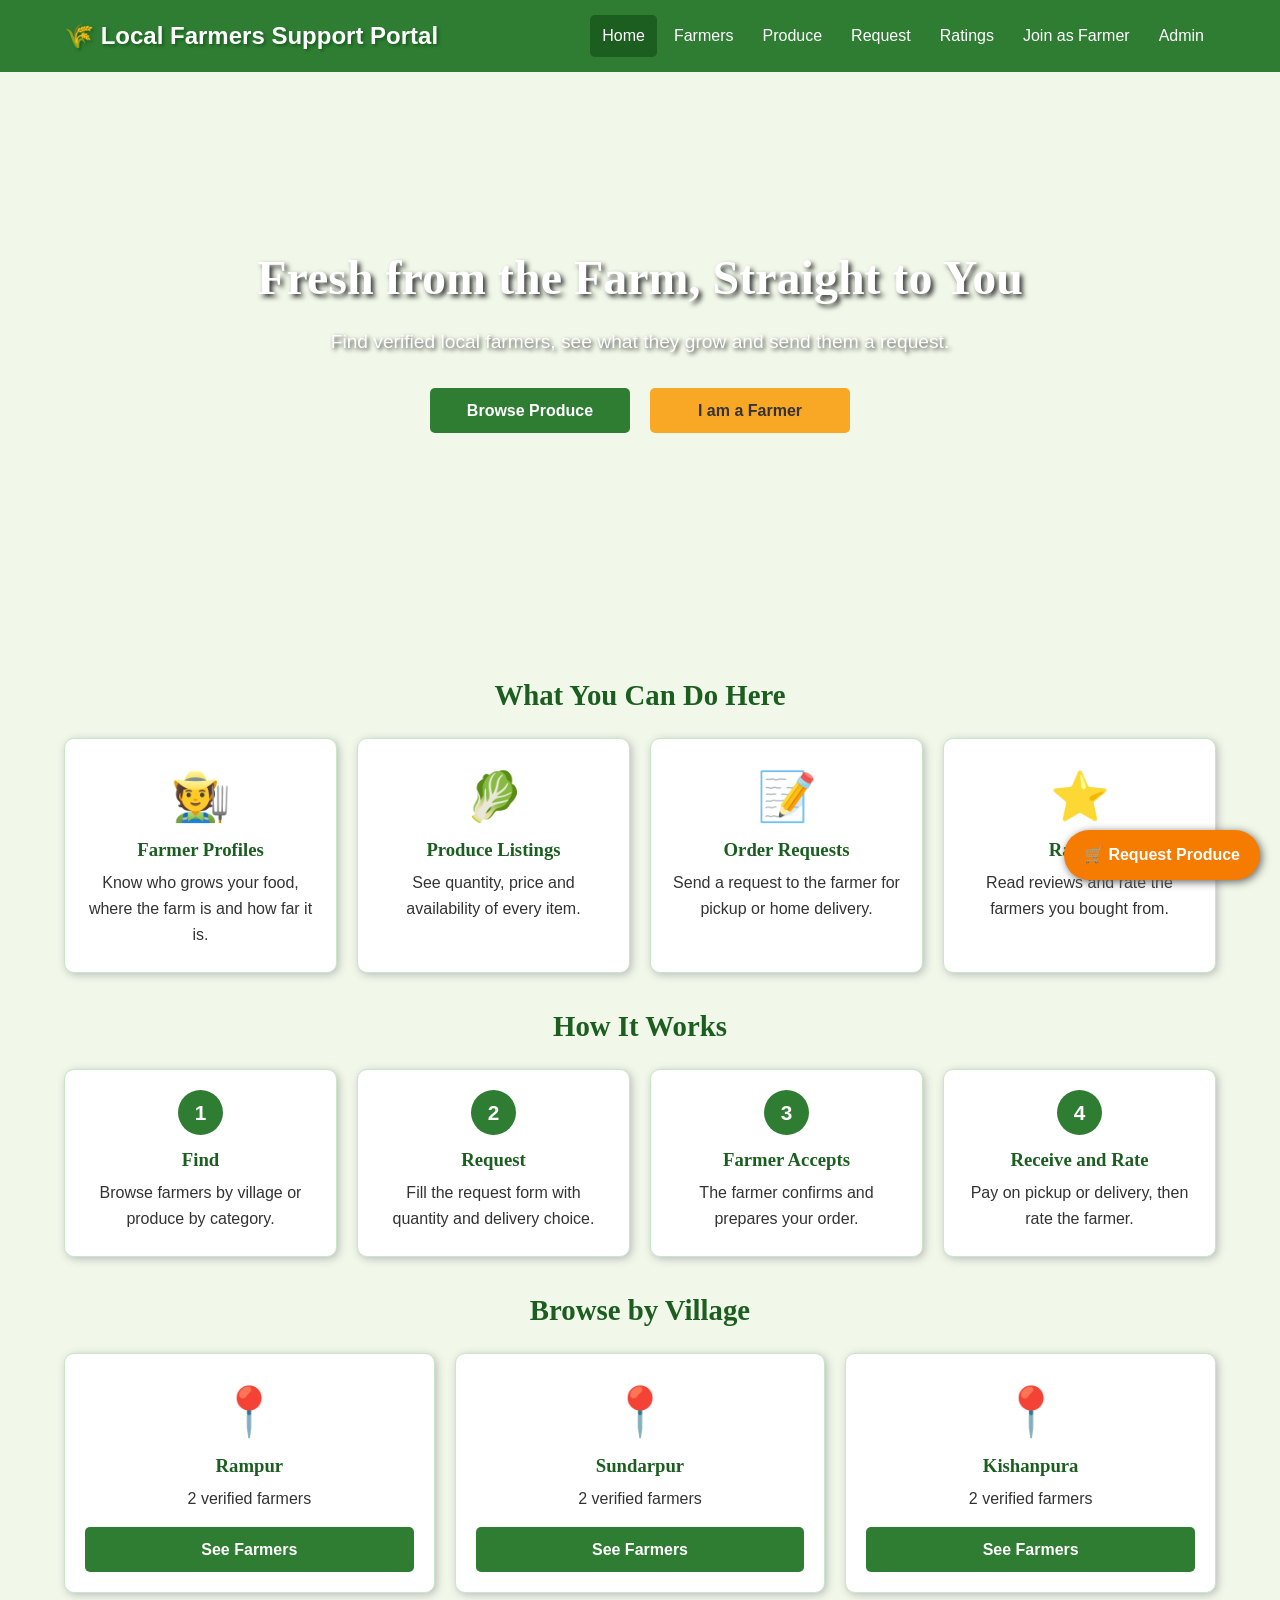
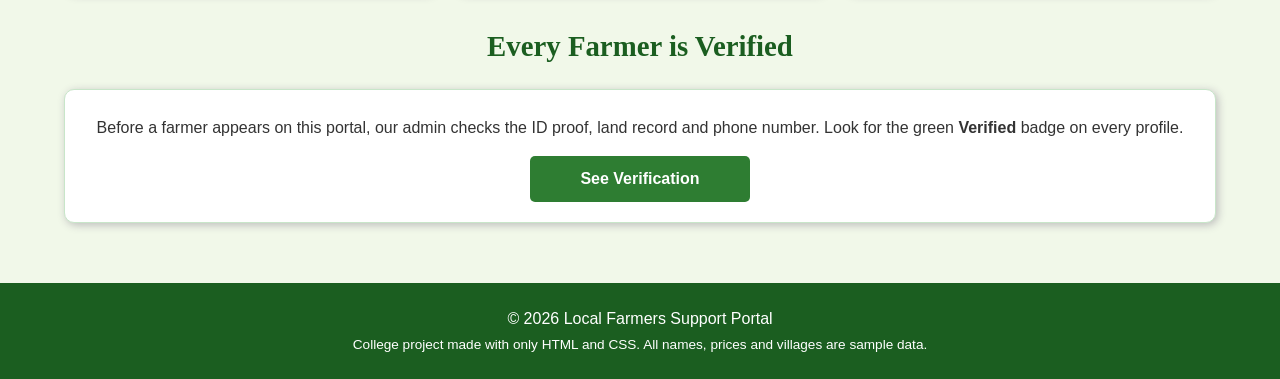
==== index.html @ 61a04cdd "Add Local Farmers Support Portal project" ====
<!DOCTYPE html>
<html lang="en">
<head>
  <meta charset="UTF-8">
  <meta name="viewport" content="width=device-width, initial-scale=1.0">
  <title>Home | Local Farmers Support Portal</title>
  <link rel="stylesheet" href="style.css">
</head>
<body>

  <div class="header">
    <div class="logo">🌾 Local Farmers Support Portal</div>
    <div class="nav">
      <a href="index.html" class="active">Home</a>
      <a href="farmers.html">Farmers</a>
      <a href="produce.html">Produce</a>
      <a href="order.html">Request</a>
      <a href="ratings.html">Ratings</a>
      <a href="join.html">Join as Farmer</a>
      <a href="admin.html">Admin</a>
    </div>
  </div>

  <div class="hero">
    <h1>Fresh from the Farm, Straight to You</h1>
    <p>Find verified local farmers, see what they grow and send them a request.</p>
    <div class="hero-buttons">
      <a class="btn" href="produce.html">Browse Produce</a>
      <a class="btn btn-yellow" href="join.html">I am a Farmer</a>
    </div>
  </div>

  <div class="container">

    <h2 class="section-title">What You Can Do Here</h2>
    <div class="grid-4">
      <div class="card center">
        <div class="emoji">🧑‍🌾</div>
        <h3>Farmer Profiles</h3>
        <p>Know who grows your food, where the farm is and how far it is.</p>
      </div>
      <div class="card center">
        <div class="emoji">🥬</div>
        <h3>Produce Listings</h3>
        <p>See quantity, price and availability of every item.</p>
      </div>
      <div class="card center">
        <div class="emoji">📝</div>
        <h3>Order Requests</h3>
        <p>Send a request to the farmer for pickup or home delivery.</p>
      </div>
      <div class="card center">
        <div class="emoji">⭐</div>
        <h3>Ratings</h3>
        <p>Read reviews and rate the farmers you bought from.</p>
      </div>
    </div>

    <h2 class="section-title">How It Works</h2>
    <div class="grid-4">
      <div class="card center">
        <div class="step-no">1</div>
        <h3>Find</h3>
        <p>Browse farmers by village or produce by category.</p>
      </div>
      <div class="card center">
        <div class="step-no">2</div>
        <h3>Request</h3>
        <p>Fill the request form with quantity and delivery choice.</p>
      </div>
      <div class="card center">
        <div class="step-no">3</div>
        <h3>Farmer Accepts</h3>
        <p>The farmer confirms and prepares your order.</p>
      </div>
      <div class="card center">
        <div class="step-no">4</div>
        <h3>Receive and Rate</h3>
        <p>Pay on pickup or delivery, then rate the farmer.</p>
      </div>
    </div>

    <h2 class="section-title">Browse by Village</h2>
    <div class="grid">
      <div class="card center">
        <div class="emoji">📍</div>
        <h3>Rampur</h3>
        <p>2 verified farmers</p>
        <a class="btn" href="farmers.html#rampur">See Farmers</a>
      </div>

      <div class="card center">
        <div class="emoji">📍</div>
        <h3>Sundarpur</h3>
        <p>2 verified farmers</p>
        <a class="btn" href="farmers.html#sundarpur">See Farmers</a>
      </div>

      <div class="card center">
        <div class="emoji">📍</div>
        <h3>Kishanpura</h3>
        <p>2 verified farmers</p>
        <a class="btn" href="farmers.html#kishanpura">See Farmers</a>
      </div>
    </div>

    <h2 class="section-title">Every Farmer is Verified</h2>
    <div class="card center">
      <p>Before a farmer appears on this portal, our admin checks the ID proof, land record and phone number.
      Look for the green <strong>Verified</strong> badge on every profile.</p>
      <a class="btn btn-small" href="admin.html">See Verification</a>
    </div>

  </div>


  <a class="float-btn" href="order.html">🛒 Request Produce</a>

  <div class="footer">
    <p>© 2026 Local Farmers Support Portal</p>
    <p class="small">College project made with only HTML and CSS. All names, prices and villages are sample data.</p>
  </div>

</body>
</html>
---- style.css ----
/* ---------- 1. BASICS (box-sizing, font, color, background) ---------- */
* {
  box-sizing: border-box;
}

body {
  margin: 0;
  font-family: Arial, sans-serif;
  font-size: 16px;
  line-height: 1.6;
  color: #333333;
  background-color: #f1f8e9;
}

h1, h2, h3 {
  font-family: Georgia, serif;
  color: #1b5e20;
}

a {
  color: #2e7d32;
  text-decoration: none;
}


/* ---------- 2. HEADER AND NAVIGATION (flexbox) ---------- */
.header {
  display: flex;
  justify-content: space-between;
  align-items: center;
  background-color: #2e7d32;
  padding: 15px 5%;
}

.logo {
  color: white;
  font-size: 1.5rem;
  font-weight: 700;
  text-shadow: 2px 2px 3px #1b5e20;
}

.nav {
  display: flex;
}

.nav a {
  color: white;
  padding: 8px 12px;
  margin-left: 5px;
  border-radius: 5px;
  transition: background-color 0.3s;
}

.nav a:hover {
  background-color: #1b5e20;
}

.nav a.active {
  background-color: #1b5e20;
}


/* ---------- 3. HERO SECTION (background-image, vh, animation) ---------- */
.hero {
  height: 60vh;
  background-image: url(images/hero.png);
  background-size: cover;
  display: flex;
  flex-direction: column;
  justify-content: center;
  align-items: center;
  text-align: center;
  padding: 0 5%;
  color: white;
}

.hero h1 {
  color: white;
  font-size: 3rem;
  margin: 0 0 10px 0;
  text-shadow: 3px 3px 5px #333333;
  animation: slidein 1.2s;
}

.hero p {
  font-size: 1.2rem;
  margin: 0;
  text-shadow: 2px 2px 4px #333333;
}

.hero-buttons {
  display: flex;
  margin-top: 20px;
}

.hero .btn {
  width: 200px;
  margin: 10px;
}

@keyframes slidein {
  from {
    transform: translateY(-40px);
  }
  to {
    transform: translateY(0);
  }
}


/* ---------- 4. PAGE TITLE BAR AND LAYOUT ---------- */
.page-title {
  background-color: #c8e6c9;
  text-align: center;
  padding: 30px 5%;
}

.page-title h1 {
  margin: 0;
  font-size: 2.2rem;
}

.page-title p {
  margin: 5px 0 0 0;
}

.container {
  width: 90%;
  margin: 0 auto;
  padding: 30px 0;
}

.section-title {
  text-align: center;
  font-size: 1.8rem;
  margin-top: 30px;
  margin-bottom: 20px;
}

.center {
  text-align: center;
}

.small {
  font-size: 0.85rem;
}


/* ---------- 5. GRID LAYOUT ---------- */
.grid {
  display: grid;
  grid-template-columns: 1fr 1fr 1fr;
  gap: 20px;
}

.grid-2 {
  display: grid;
  grid-template-columns: 1fr 1fr;
  gap: 20px;
}

.grid-4 {
  display: grid;
  grid-template-columns: 1fr 1fr 1fr 1fr;
  gap: 20px;
}


/* ---------- 6. CARDS (box model, position, hover) ---------- */
.card {
  position: relative;
  background-color: white;
  border: 1px solid #c8e6c9;
  border-radius: 10px;
  padding: 20px;
  box-shadow: 2px 2px 8px #bbbbbb;
  transition: transform 0.3s;
}

.card:hover {
  transform: translateY(-8px);
}

.card h3 {
  margin-top: 0;
  margin-bottom: 5px;
}

.card p {
  margin: 5px 0;
}

.card-head {
  display: flex;
  align-items: center;
  margin-bottom: 10px;
}

.avatar {
  width: 70px;
  height: 70px;
  border-radius: 50%;
  background-color: #c8e6c9;
  font-size: 2.2rem;
  display: flex;
  justify-content: center;
  align-items: center;
  margin-right: 15px;
}

.emoji {
  font-size: 3rem;
}

.row {
  display: flex;
  justify-content: space-between;
  padding: 6px 0;
  border-bottom: 1px solid #eeeeee;
}

.price {
  font-size: 1.3rem;
  font-weight: 700;
  color: #e65100;
}

.stars {
  color: #f9a825;
  font-size: 1.2rem;
}

.review {
  font-style: italic;
}

.step-no {
  width: 45px;
  height: 45px;
  border-radius: 50%;
  background-color: #2e7d32;
  color: white;
  font-size: 1.3rem;
  font-weight: 700;
  display: flex;
  justify-content: center;
  align-items: center;
  margin: 0 auto 10px auto;
}

.space-top {
  margin-top: 30px;
}

.big-number {
  font-size: 2.5rem;
  font-weight: 700;
  color: #2e7d32;
}


/* ---------- 7. BADGES AND STATUS (position absolute, z-index) ---------- */
/* .corner puts a badge in the top-right corner of its card (card is position: relative) */
.corner {
  position: absolute;
  top: 12px;
  right: 12px;
  z-index: 2;
}

.status {
  color: white;
  font-size: 0.85rem;
  font-weight: 700;
  padding: 3px 10px;
  border-radius: 20px;
}

.green {
  background-color: #2e7d32;
}

.yellow {
  background-color: #f9a825;
  color: #333333;
}

.red {
  background-color: #c62828;
}

.blue {
  background-color: #1565c0;
}


/* ---------- 8. BUTTONS (hover, transition, transform scale) ---------- */
.btn {
  display: block;
  width: 100%;
  background-color: #2e7d32;
  color: white;
  border: none;
  border-radius: 5px;
  padding: 10px 0;
  margin-top: 15px;
  font-family: Arial, sans-serif;
  font-size: 1rem;
  font-weight: 700;
  text-align: center;
  transition: background-color 0.3s, transform 0.3s;
}

.btn:hover {
  background-color: #f57c00;
  transform: scale(1.05);
}

.btn-yellow {
  background-color: #f9a825;
  color: #333333;
}

.btn-small {
  width: 220px;
  margin-left: auto;
  margin-right: auto;
}

.float-btn {
  position: fixed;
  bottom: 20px;
  right: 20px;
  z-index: 10;
  background-color: #f57c00;
  color: white;
  font-weight: 700;
  padding: 12px 20px;
  border-radius: 30px;
  box-shadow: 2px 2px 8px #666666;
  transition: transform 0.3s;
}

.float-btn:hover {
  transform: scale(1.1);
}

.pulse {
  animation: pulse 1s infinite alternate;
}

@keyframes pulse {
  from {
    transform: scale(1);
  }
  to {
    transform: scale(1.15);
  }
}


/* ---------- 9. QUICK LINKS (browse by category / village) ---------- */
.quick-links {
  display: flex;
  justify-content: center;
  margin-bottom: 10px;
}

.quick-links a {
  background-color: white;
  border: 1px solid #2e7d32;
  border-radius: 20px;
  padding: 6px 16px;
  margin: 0 5px;
  transition: background-color 0.3s;
}

.quick-links a:hover {
  background-color: #2e7d32;
  color: white;
}


/* ---------- 10. FORMS ---------- */
.form-box {
  width: 60%;
  margin: 0 auto 30px auto;
  background-color: white;
  border: 1px solid #c8e6c9;
  border-radius: 10px;
  padding: 25px;
  box-shadow: 2px 2px 8px #bbbbbb;
}

.field {
  display: flex;
  flex-direction: column;
  margin-bottom: 15px;
}

.field label {
  font-weight: 700;
  margin-bottom: 5px;
}

.input {
  width: 100%;
  padding: 10px;
  border: 1px solid #999999;
  border-radius: 5px;
  font-family: Arial, sans-serif;
  font-size: 16px;
}

textarea.input {
  height: 90px;
}

.choice {
  display: flex;
  align-items: center;
  margin-bottom: 5px;
}

.choice label {
  font-weight: 400;
  margin-bottom: 0;
  margin-left: 8px;
}

.notice {
  background-color: #fff8e1;
  border: 1px solid #f9a825;
  border-radius: 5px;
  padding: 12px 15px;
  margin-bottom: 20px;
}


/* ---------- 11. FOOTER ---------- */
.footer {
  background-color: #1b5e20;
  color: white;
  text-align: center;
  padding: 20px 5%;
  margin-top: 30px;
}

.footer p {
  margin: 3px 0;
}


/* ---------- 12. RESPONSIVE DESIGN (media queries) ---------- */

/* Tablet and small laptop */
@media (max-width: 1000px) {
  .header {
    flex-direction: column;
  }

  .nav {
    margin-top: 10px;
  }
}

/* Tablet */
@media (max-width: 900px) {
  .grid {
    grid-template-columns: 1fr 1fr;
  }

  .grid-4 {
    grid-template-columns: 1fr 1fr;
  }

  .form-box {
    width: 90%;
  }
}

/* Mobile */
@media (max-width: 700px) {
  .nav {
    flex-direction: column;
    text-align: center;
  }

  .nav a {
    margin: 3px 0;
  }

  .hero h1 {
    font-size: 2rem;
  }

  .hero-buttons {
    flex-direction: column;
  }

  .quick-links {
    flex-direction: column;
    text-align: center;
  }

  .quick-links a {
    margin: 4px 0;
  }
}

@media (max-width: 600px) {
  .grid,
  .grid-2,
  .grid-4 {
    grid-template-columns: 1fr;
  }
}
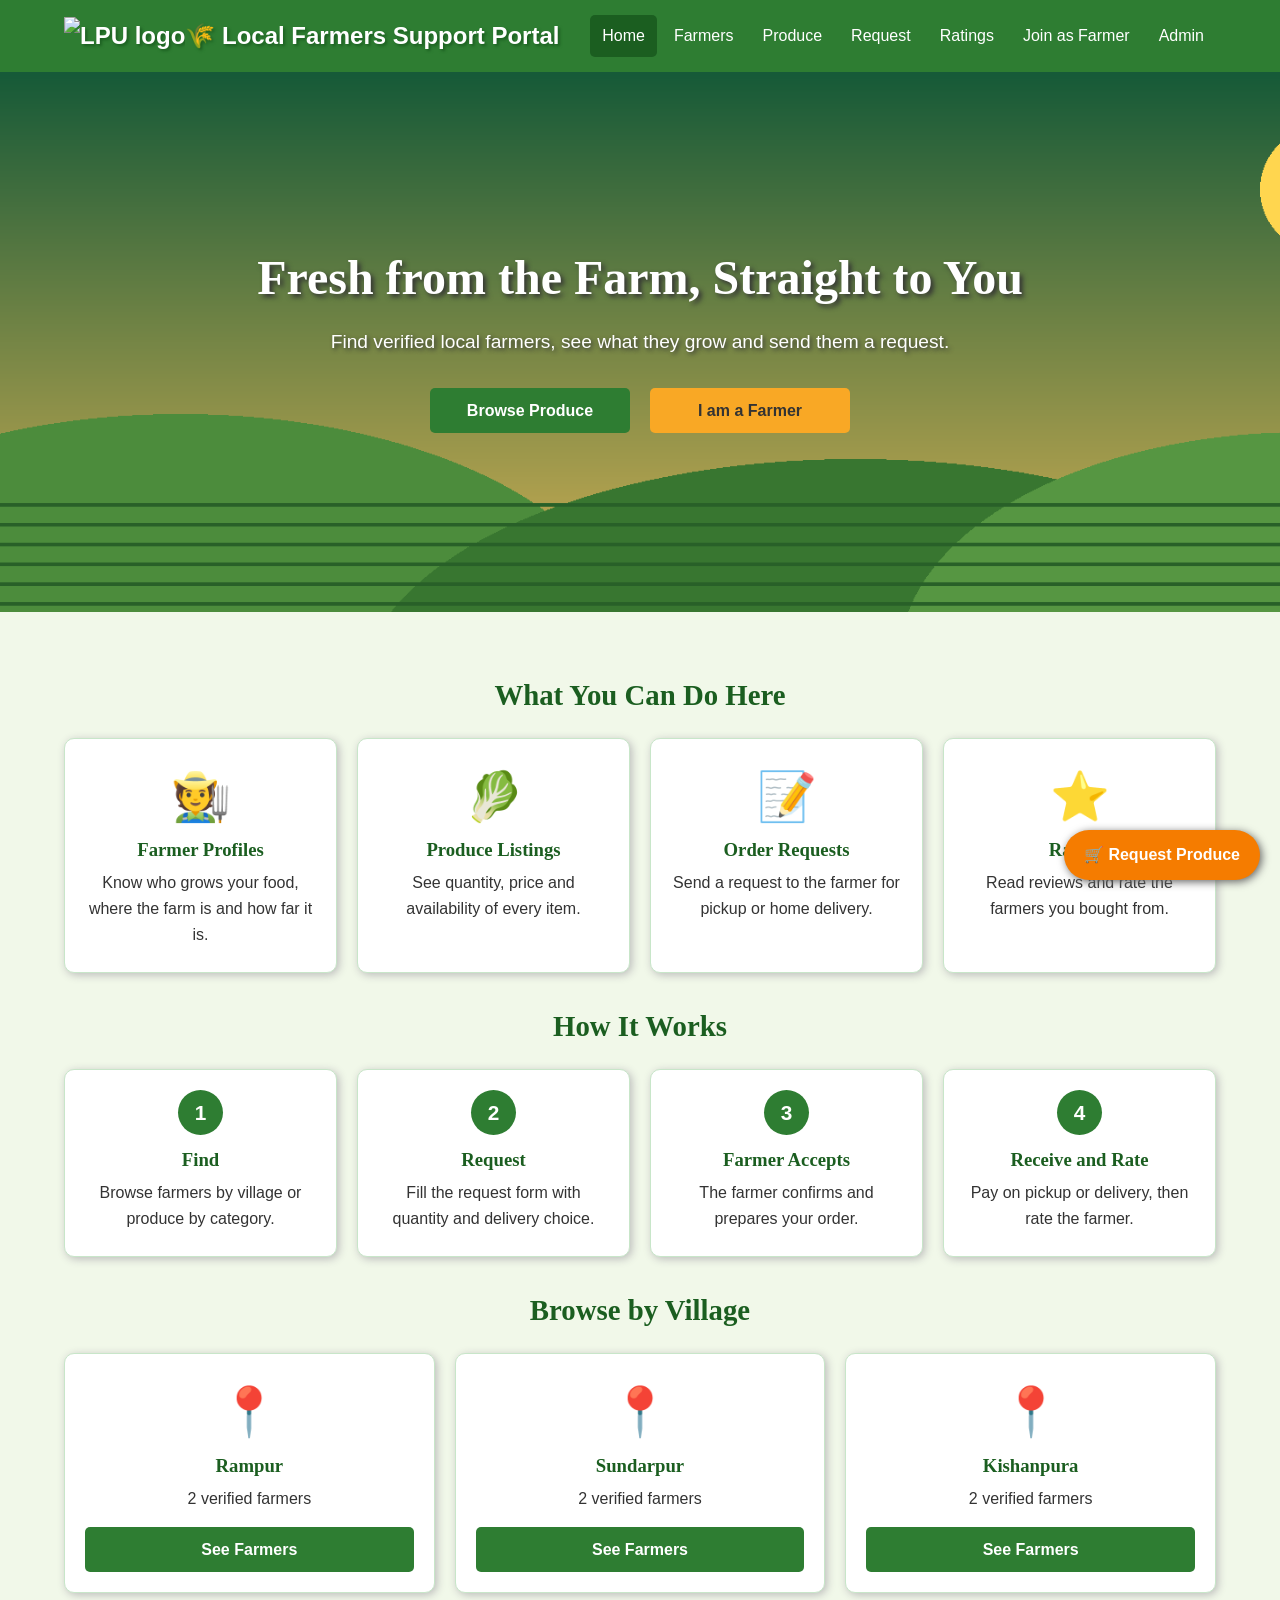
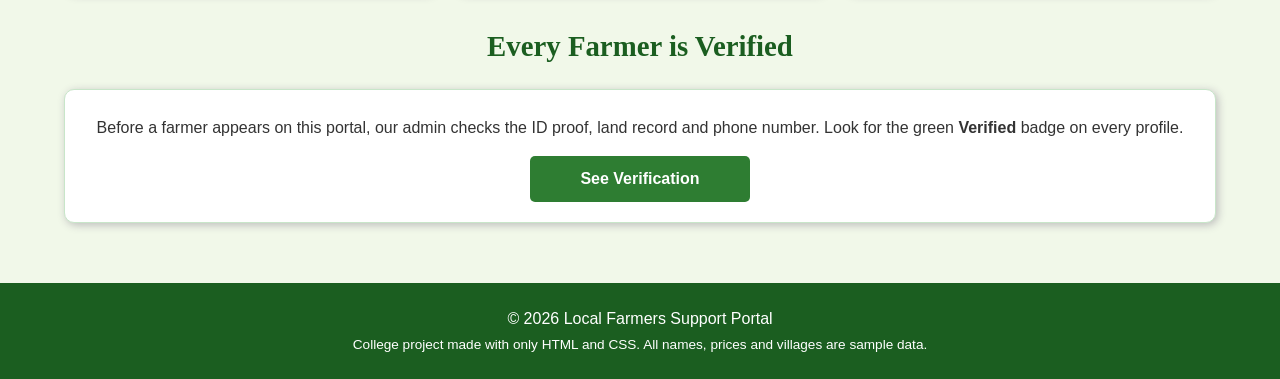
==== commit e75b6378: "Update index.html" ====
--- a/index.html
+++ b/index.html
@@ -9,7 +9,7 @@
 <body>
 
   <div class="header">
-    <div class="logo">🌾 Local Farmers Support Portal</div>
+    <div class="logo"><img class="logo-img" src="lpu-logo.png" alt="LPU logo">🌾 Local Farmers Support Portal</div>
     <div class="nav">
       <a href="index.html" class="active">Home</a>
       <a href="farmers.html">Farmers</a>
--- a/style.css
+++ b/style.css
@@ -63,7 +63,7 @@
 /* ---------- 3. HERO SECTION (background-image, vh, animation) ---------- */
 .hero {
   height: 60vh;
-  background-image: url(images/hero.png);
+  background-image: url(hero.png);
   background-size: cover;
   display: flex;
   flex-direction: column;
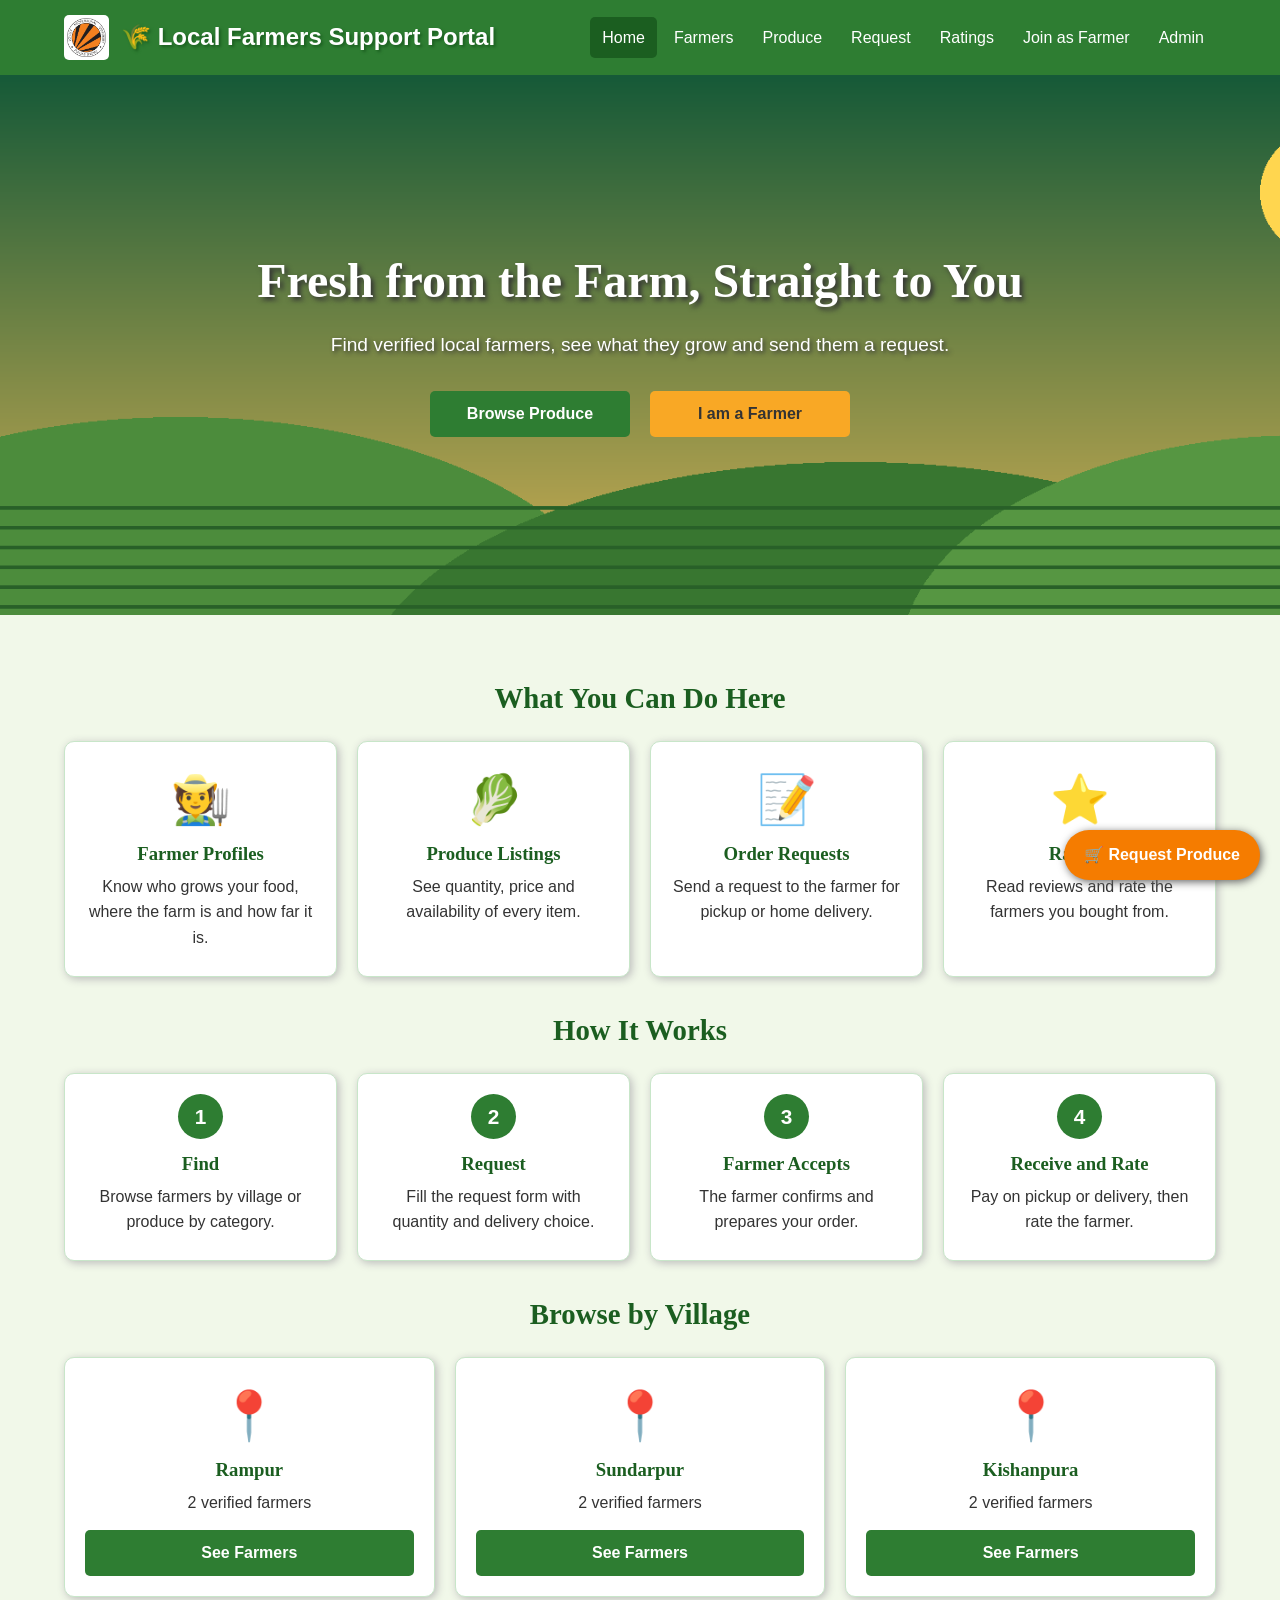
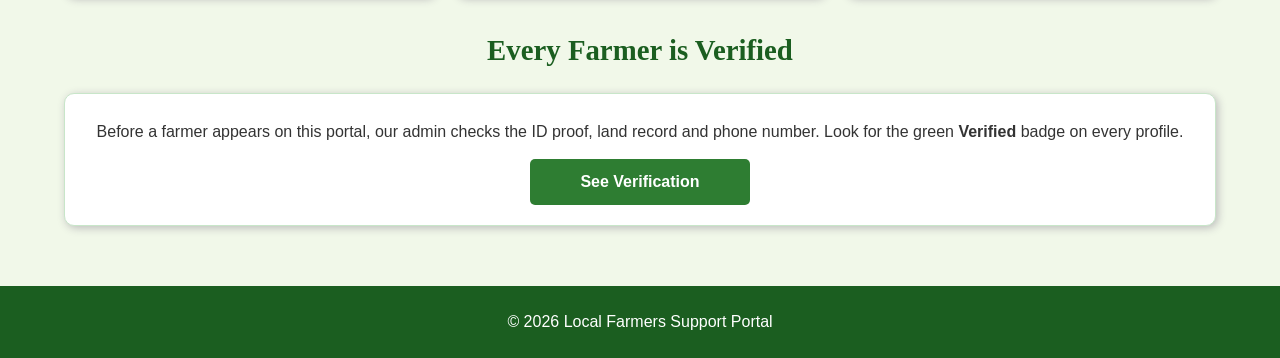
==== commit 2019b907: "Remove project disclaimer from footer Removed the project disclaimer from the footer." ====
--- a/index.html
+++ b/index.html
@@ -118,7 +118,6 @@
 
   <div class="footer">
     <p>© 2026 Local Farmers Support Portal</p>
-    <p class="small">College project made with only HTML and CSS. All names, prices and villages are sample data.</p>
   </div>
 
 </body>
--- a/style.css
+++ b/style.css
@@ -33,10 +33,20 @@
 }
 
 .logo {
+  display: flex;
+  align-items: center;
   color: white;
   font-size: 1.5rem;
   font-weight: 700;
   text-shadow: 2px 2px 3px #1b5e20;
+}
+
+.logo-img {
+  height: 45px;
+  background-color: white;
+  padding: 3px;
+  border-radius: 5px;
+  margin-right: 12px;
 }
 
 .nav {
